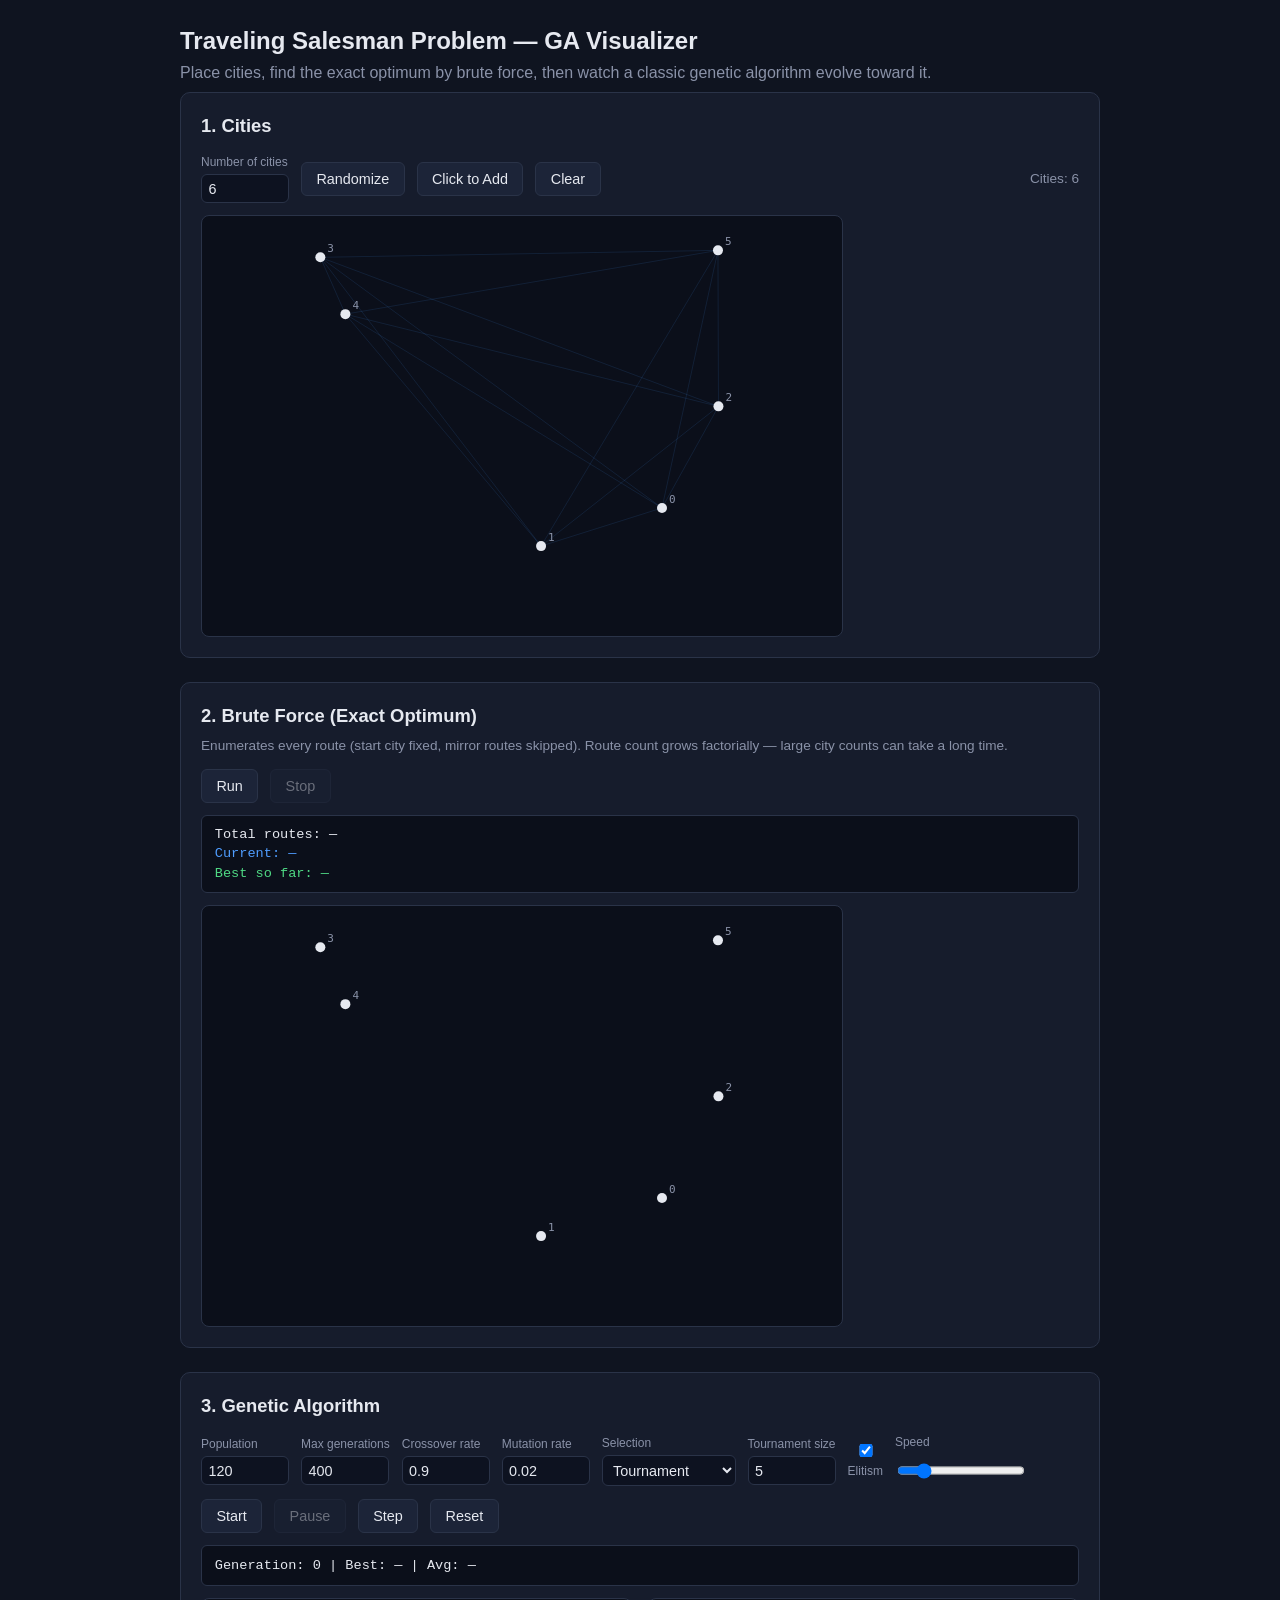
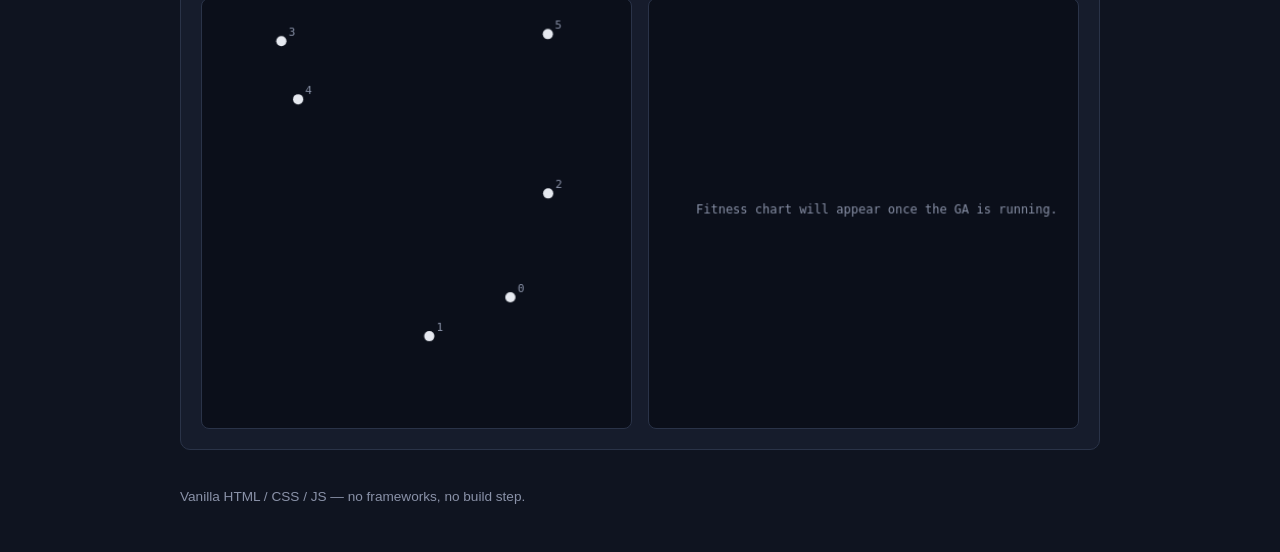
==== index.html @ b20a6d64 "Add TSP GA visualizer single-page app Vanilla HTML/CSS/JS (ES modules, no build step, no frameworks)" ====
<!DOCTYPE html>
<html lang="en">
<head>
<meta charset="UTF-8" />
<meta name="viewport" content="width=device-width, initial-scale=1.0" />
<title>TSP Genetic Algorithm Visualizer</title>
<link rel="stylesheet" href="style.css" />
</head>
<body>
<header>
  <h1>Traveling Salesman Problem &mdash; GA Visualizer</h1>
  <p class="subtitle">Place cities, find the exact optimum by brute force, then watch a classic genetic algorithm evolve toward it.</p>
</header>

<main>

  <!-- ============ 1. CITY SETUP ============ -->
  <section id="setup" class="panel">
    <h2>1. Cities</h2>
    <div class="controls">
      <label>Number of cities
        <input type="number" id="cityCount" min="2" max="200" value="6" />
      </label>
      <button id="randomizeBtn">Randomize</button>
      <button id="placeModeBtn" class="toggle">Click to Add</button>
      <button id="clearBtn">Clear</button>
      <span class="stat">Cities: <span id="cityCounter">0</span></span>
    </div>
    <canvas id="setupCanvas" width="640" height="420"></canvas>
  </section>

  <!-- ============ 2. BRUTE FORCE ============ -->
  <section id="bruteforce" class="panel">
    <h2>2. Brute Force (Exact Optimum)</h2>
    <p class="hint">Enumerates every route (start city fixed, mirror routes skipped). Route count grows factorially &mdash; large city counts can take a long time.</p>
    <div class="controls">
      <button id="bfRunBtn">Run</button>
      <button id="bfStopBtn" disabled>Stop</button>
    </div>
    <div class="log">
      <div id="bfTotalLine">Total routes: &mdash;</div>
      <div id="bfCurrentLine" class="log-line">Current: &mdash;</div>
      <div id="bfBestLine">Best so far: &mdash;</div>
    </div>
    <canvas id="bfCanvas" width="640" height="420"></canvas>
  </section>

  <!-- ============ 3. GENETIC ALGORITHM ============ -->
  <section id="ga" class="panel">
    <h2>3. Genetic Algorithm</h2>
    <div class="controls ga-params">
      <label>Population
        <input type="number" id="gaPopSize" min="4" max="2000" value="120" />
      </label>
      <label>Max generations
        <input type="number" id="gaMaxGen" min="1" max="100000" value="400" />
      </label>
      <label>Crossover rate
        <input type="number" id="gaCrossoverRate" min="0" max="1" step="0.05" value="0.9" />
      </label>
      <label>Mutation rate
        <input type="number" id="gaMutationRate" min="0" max="1" step="0.01" value="0.02" />
      </label>
      <label>Selection
        <select id="gaSelection">
          <option value="tournament" selected>Tournament</option>
          <option value="roulette">Roulette Wheel</option>
        </select>
      </label>
      <label id="gaTournamentSizeWrap">Tournament size
        <input type="number" id="gaTournamentSize" min="2" max="50" value="5" />
      </label>
      <label><input type="checkbox" id="gaElitism" checked /> Elitism</label>
      <label>Speed
        <input type="range" id="gaSpeed" min="0" max="500" value="60" />
      </label>
    </div>
    <div class="controls">
      <button id="gaStartBtn">Start</button>
      <button id="gaPauseBtn" disabled>Pause</button>
      <button id="gaStepBtn">Step</button>
      <button id="gaResetBtn">Reset</button>
    </div>
    <div class="log">
      <div id="gaStatsLine">Generation: 0 &nbsp;|&nbsp; Best: &mdash; &nbsp;|&nbsp; Avg: &mdash;</div>
    </div>
    <div class="ga-view">
      <canvas id="gaCanvas" width="420" height="420"></canvas>
      <canvas id="gaChart" width="420" height="420"></canvas>
    </div>
  </section>

</main>

<footer>
  <p>Vanilla HTML / CSS / JS &mdash; no frameworks, no build step.</p>
</footer>

<script type="module" src="js/main.js"></script>
</body>
</html>
---- style.css ----
:root {
  --bg: #0f1420;
  --panel: #161c2c;
  --border: #2a3348;
  --text: #e6e9f0;
  --muted: #8a92a8;
  --accent: #4f9dff;
  --accent-2: #ff8a4f;
  --good: #4fd984;
  --font: -apple-system, BlinkMacSystemFont, "Segoe UI", Roboto, sans-serif;
}

* { box-sizing: border-box; }

body {
  margin: 0;
  font-family: var(--font);
  background: var(--bg);
  color: var(--text);
  line-height: 1.4;
}

header, footer {
  max-width: 960px;
  margin: 0 auto;
  padding: 1.5rem 1.25rem 0.5rem;
}

header h1 { margin: 0 0 0.25rem; font-size: 1.5rem; }
.subtitle { color: var(--muted); margin: 0; }

footer {
  color: var(--muted);
  font-size: 0.85rem;
  padding-bottom: 2rem;
}

main {
  max-width: 960px;
  margin: 0 auto;
  padding: 0 1.25rem;
  display: flex;
  flex-direction: column;
  gap: 1.5rem;
}

.panel {
  background: var(--panel);
  border: 1px solid var(--border);
  border-radius: 10px;
  padding: 1.25rem;
}

.panel h2 { margin-top: 0; font-size: 1.15rem; }

.hint { color: var(--muted); font-size: 0.85rem; margin-top: -0.5rem; }

.controls {
  display: flex;
  flex-wrap: wrap;
  align-items: center;
  gap: 0.75rem;
  margin-bottom: 0.75rem;
}

.controls label {
  display: flex;
  flex-direction: column;
  font-size: 0.75rem;
  color: var(--muted);
  gap: 0.2rem;
}

.controls input[type="number"] {
  width: 5.5rem;
}

.controls input, .controls select {
  background: #0d1220;
  border: 1px solid var(--border);
  color: var(--text);
  border-radius: 6px;
  padding: 0.35rem 0.4rem;
  font-size: 0.9rem;
}

.controls input[type="checkbox"] { width: auto; }

.controls input[type="range"] { width: 8rem; }

button {
  background: #1c2438;
  border: 1px solid var(--border);
  color: var(--text);
  padding: 0.5rem 0.9rem;
  border-radius: 6px;
  cursor: pointer;
  font-size: 0.9rem;
}

button:hover:not(:disabled) { border-color: var(--accent); }
button:disabled { opacity: 0.4; cursor: not-allowed; }

button.toggle.active {
  background: var(--accent);
  border-color: var(--accent);
  color: #0b1020;
}

.stat { color: var(--muted); font-size: 0.85rem; margin-left: auto; }

canvas {
  background: #0b0f1a;
  border: 1px solid var(--border);
  border-radius: 8px;
  max-width: 100%;
  display: block;
}

.log {
  font-family: ui-monospace, SFMono-Regular, Menlo, monospace;
  font-size: 0.85rem;
  background: #0b0f1a;
  border: 1px solid var(--border);
  border-radius: 6px;
  padding: 0.6rem 0.8rem;
  margin-bottom: 0.75rem;
}

.log-line { color: var(--accent); white-space: nowrap; overflow: hidden; text-overflow: ellipsis; }

#bfBestLine { color: var(--good); }

.ga-view {
  display: flex;
  flex-wrap: wrap;
  gap: 1rem;
}

.ga-view canvas { flex: 1 1 320px; }

@media (max-width: 640px) {
  .stat { margin-left: 0; }
}
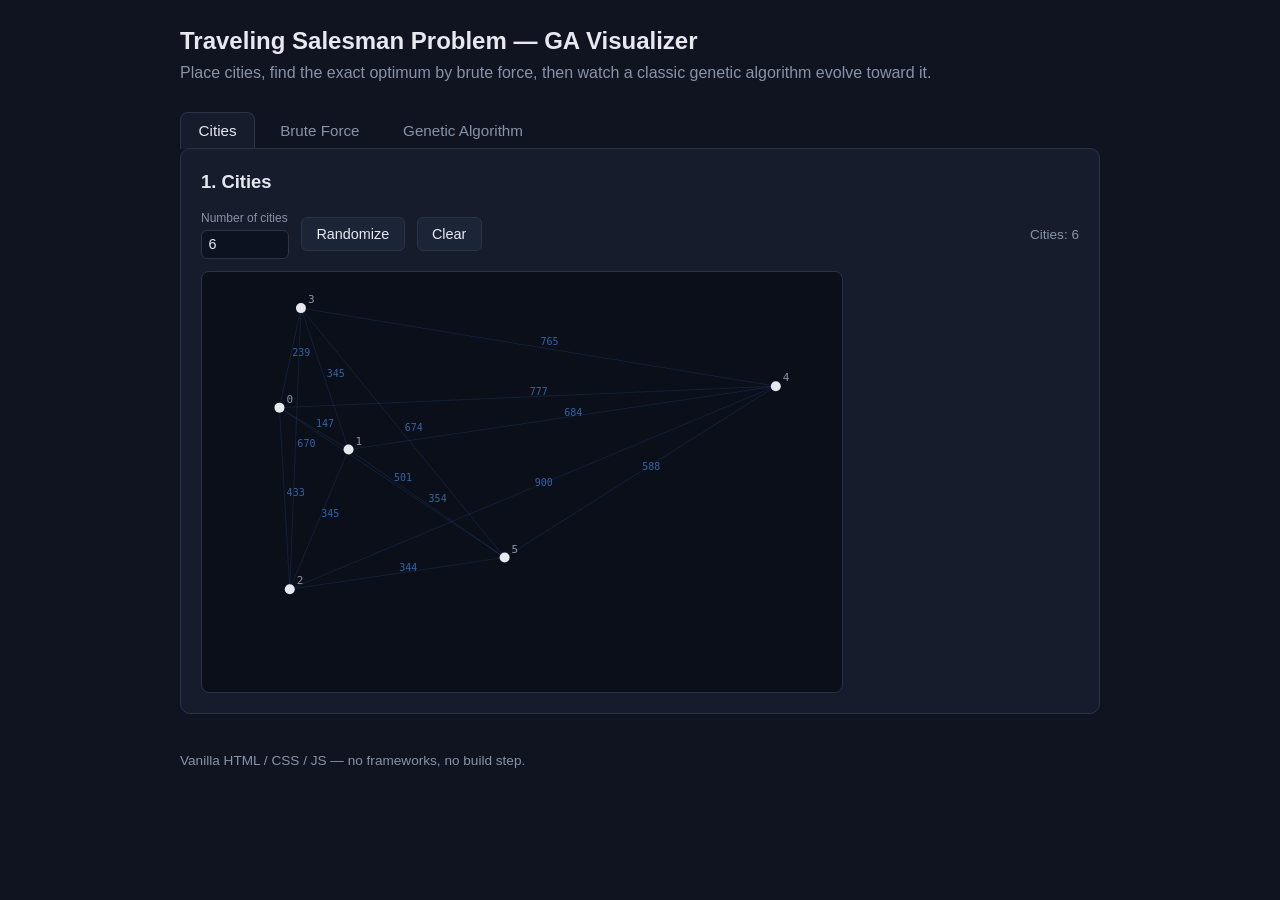
==== commit 5f6ed0c3: "Refactor brute force algorithm to include step delay, enhance canvas drawing with distance labels, a" ====
--- a/index.html
+++ b/index.html
@@ -12,17 +12,22 @@
   <p class="subtitle">Place cities, find the exact optimum by brute force, then watch a classic genetic algorithm evolve toward it.</p>
 </header>
 
+<nav class="tabs" role="tablist">
+  <button class="tab active" data-tab="setup">Cities</button>
+  <button class="tab" data-tab="bruteforce">Brute Force</button>
+  <button class="tab" data-tab="ga">Genetic Algorithm</button>
+</nav>
+
 <main>
 
   <!-- ============ 1. CITY SETUP ============ -->
-  <section id="setup" class="panel">
+  <section id="setup" class="panel tab-panel active">
     <h2>1. Cities</h2>
     <div class="controls">
       <label>Number of cities
         <input type="number" id="cityCount" min="2" max="200" value="6" />
       </label>
       <button id="randomizeBtn">Randomize</button>
-      <button id="placeModeBtn" class="toggle">Click to Add</button>
       <button id="clearBtn">Clear</button>
       <span class="stat">Cities: <span id="cityCounter">0</span></span>
     </div>
@@ -30,23 +35,28 @@
   </section>
 
   <!-- ============ 2. BRUTE FORCE ============ -->
-  <section id="bruteforce" class="panel">
+  <section id="bruteforce" class="panel tab-panel">
     <h2>2. Brute Force (Exact Optimum)</h2>
     <p class="hint">Enumerates every route (start city fixed, mirror routes skipped). Route count grows factorially &mdash; large city counts can take a long time.</p>
     <div class="controls">
-      <button id="bfRunBtn">Run</button>
-      <button id="bfStopBtn" disabled>Stop</button>
+      <button id="bfSolveBtn">Solve</button>
+      <label>Step delay (seconds)
+        <input type="number" id="bfStepDelay" min="0" max="60" step="0.1" value="3" />
+      </label>
     </div>
-    <div class="log">
-      <div id="bfTotalLine">Total routes: &mdash;</div>
-      <div id="bfCurrentLine" class="log-line">Current: &mdash;</div>
-      <div id="bfBestLine">Best so far: &mdash;</div>
+    <div class="bf-view">
+      <canvas id="bfCanvas" width="640" height="420"></canvas>
+      <div class="bf-stats">
+        <div class="bf-stat">Total number of routes = <span id="bfTotalVal">&mdash;</span></div>
+        <div class="bf-stat">Current route = <span id="bfCurrentVal">&mdash;</span></div>
+        <div class="bf-stat">Current route distance = <span id="bfCurrentDistVal">&mdash;</span></div>
+        <div class="bf-stat">Best Distance = <span id="bfBestVal">&mdash;</span></div>
+      </div>
     </div>
-    <canvas id="bfCanvas" width="640" height="420"></canvas>
   </section>
 
   <!-- ============ 3. GENETIC ALGORITHM ============ -->
-  <section id="ga" class="panel">
+  <section id="ga" class="panel tab-panel">
     <h2>3. Genetic Algorithm</h2>
     <div class="controls ga-params">
       <label>Population
@@ -71,22 +81,39 @@
         <input type="number" id="gaTournamentSize" min="2" max="50" value="5" />
       </label>
       <label><input type="checkbox" id="gaElitism" checked /> Elitism</label>
-      <label>Speed
-        <input type="range" id="gaSpeed" min="0" max="500" value="60" />
-      </label>
     </div>
     <div class="controls">
-      <button id="gaStartBtn">Start</button>
-      <button id="gaPauseBtn" disabled>Pause</button>
-      <button id="gaStepBtn">Step</button>
+      <button id="gaStepBtn">Initialize</button>
+      <button id="gaFastBtn">Fast forward</button>
       <button id="gaResetBtn">Reset</button>
     </div>
-    <div class="log">
-      <div id="gaStatsLine">Generation: 0 &nbsp;|&nbsp; Best: &mdash; &nbsp;|&nbsp; Avg: &mdash;</div>
+    <p class="hint">Step through one phase at a time, or Fast forward to run automatically (paced by the step delay below).</p>
+    <div class="bf-view">
+      <canvas id="gaCanvas" width="420" height="420"></canvas>
+      <div class="bf-stats">
+        <div class="bf-stat">Generation = <span id="gaGenVal">0</span></div>
+        <div class="bf-stat">Best distance = <span id="gaBestVal">&mdash;</span></div>
+        <div class="bf-stat">Average distance = <span id="gaAvgVal">&mdash;</span></div>
+      </div>
     </div>
-    <div class="ga-view">
-      <canvas id="gaCanvas" width="420" height="420"></canvas>
-      <canvas id="gaChart" width="420" height="420"></canvas>
+    <div class="ga-chart-row">
+      <canvas id="gaChart" width="860" height="360"></canvas>
+    </div>
+
+    <h3 class="ga-genomes-title">Population genomes</h3>
+    <div class="ga-genomes">
+      <div class="genome-list" id="gaGenomeList"></div>
+      <div class="genome-info">
+        <div class="bf-stat">Generation = <span id="gaGenomeGen">0</span></div>
+        <div class="bf-stat">Population = <span id="gaGenomePop">0</span></div>
+        <label>Step delay (seconds)
+          <input type="number" id="gaStepDelay" min="0" max="60" step="0.1" value="0.5" />
+        </label>
+        <div class="genome-legend">
+          <span><span class="swatch crossover"></span> crossover segment</span>
+          <span><span class="swatch mutation"></span> mutation swap</span>
+        </div>
+      </div>
     </div>
   </section>
 
--- a/style.css
+++ b/style.css
@@ -129,15 +129,188 @@
 
 .log-line { color: var(--accent); white-space: nowrap; overflow: hidden; text-overflow: ellipsis; }
 
-#bfBestLine { color: var(--good); }
-
-.ga-view {
+/* ---------- Tabs ---------- */
+.tabs {
+  display: flex;
+  gap: 0.4rem;
+  max-width: 960px;
+  margin: 1.25rem auto -1px;
+  padding: 0 1.25rem;
+}
+
+.tab {
+  background: transparent;
+  border: 1px solid transparent;
+  border-radius: 8px 8px 0 0;
+  padding: 0.55rem 1.1rem;
+  color: var(--muted);
+  font-size: 0.95rem;
+}
+
+.tab:hover:not(.active) { color: var(--text); border-color: transparent; }
+
+.tab.active {
+  background: var(--panel);
+  border-color: var(--border);
+  border-bottom-color: var(--panel);
+  color: var(--text);
+}
+
+.tab-panel { display: none; }
+.tab-panel.active { display: block; }
+
+/* ---------- Brute force stats beside the graph ---------- */
+.bf-view {
   display: flex;
   flex-wrap: wrap;
-  gap: 1rem;
-}
-
-.ga-view canvas { flex: 1 1 320px; }
+  gap: 1.25rem;
+  align-items: flex-start;
+}
+
+.bf-view canvas {
+  flex: 2 1 360px;
+  min-width: 0;
+  height: auto;
+  max-width: 100%;
+}
+
+.bf-stats {
+  flex: 1 1 200px;
+  min-width: 180px;
+  display: flex;
+  flex-direction: column;
+  gap: 0.75rem;
+  font-family: ui-monospace, SFMono-Regular, Menlo, monospace;
+  font-size: 0.9rem;
+}
+
+.bf-stat {
+  background: #0b0f1a;
+  border: 1px solid var(--border);
+  border-radius: 6px;
+  padding: 0.7rem 0.85rem;
+  color: var(--muted);
+}
+
+.bf-stat span { color: var(--accent); font-weight: 600; }
+
+#bfBestVal { color: var(--good); }
+
+.ga-chart-row {
+  margin-top: 1.25rem;
+}
+
+.ga-chart-row canvas {
+  width: 100%;
+  height: auto;
+  max-width: 860px;
+}
+
+/* ---------- GA population genomes ---------- */
+.ga-genomes-title {
+  margin: 1.5rem 0 0.75rem;
+  font-size: 1rem;
+}
+
+.ga-genomes {
+  display: flex;
+  flex-wrap: wrap;
+  gap: 1.25rem;
+  align-items: flex-start;
+}
+
+.genome-list {
+  flex: 2 1 420px;
+  min-width: 0;
+  max-height: 380px;
+  overflow: auto;
+  background: #0b0f1a;
+  border: 1px solid var(--border);
+  border-radius: 6px;
+  padding: 0.5rem;
+  font-family: ui-monospace, SFMono-Regular, Menlo, monospace;
+  font-size: 0.72rem;
+}
+
+.genome {
+  display: flex;
+  gap: 2px;
+  padding: 1px 2px;
+  white-space: nowrap;
+}
+
+.genome.elite {
+  box-shadow: inset 3px 0 0 var(--good);
+}
+
+.genome.selected {
+  background: rgba(79, 217, 132, 0.14);
+  border-radius: 3px;
+}
+
+.gene {
+  display: inline-block;
+  min-width: 1.5rem;
+  text-align: center;
+  padding: 1px 3px;
+  border-radius: 3px;
+  background: #161c2c;
+  color: var(--muted);
+}
+
+.gene.crossover { background: rgba(79, 157, 255, 0.45); color: var(--text); }
+.gene.mutation { background: rgba(255, 138, 79, 0.8); color: #0b0f1a; }
+
+.genome-more {
+  color: var(--muted);
+  padding: 0.4rem 2px;
+}
+
+.genome-info {
+  flex: 1 1 200px;
+  min-width: 180px;
+  display: flex;
+  flex-direction: column;
+  gap: 0.75rem;
+}
+
+.genome-info label {
+  display: flex;
+  flex-direction: column;
+  font-size: 0.75rem;
+  color: var(--muted);
+  gap: 0.2rem;
+}
+
+.genome-info input[type="number"] {
+  width: 6rem;
+  background: #0d1220;
+  border: 1px solid var(--border);
+  color: var(--text);
+  border-radius: 6px;
+  padding: 0.35rem 0.4rem;
+  font-size: 0.9rem;
+}
+
+.genome-legend {
+  display: flex;
+  flex-direction: column;
+  gap: 0.4rem;
+  font-size: 0.8rem;
+  color: var(--muted);
+}
+
+.genome-legend .swatch {
+  display: inline-block;
+  width: 0.9rem;
+  height: 0.9rem;
+  border-radius: 3px;
+  vertical-align: middle;
+  margin-right: 0.3rem;
+}
+
+.genome-legend .swatch.crossover { background: rgba(79, 157, 255, 0.45); }
+.genome-legend .swatch.mutation { background: rgba(255, 138, 79, 0.8); }
 
 @media (max-width: 640px) {
   .stat { margin-left: 0; }
